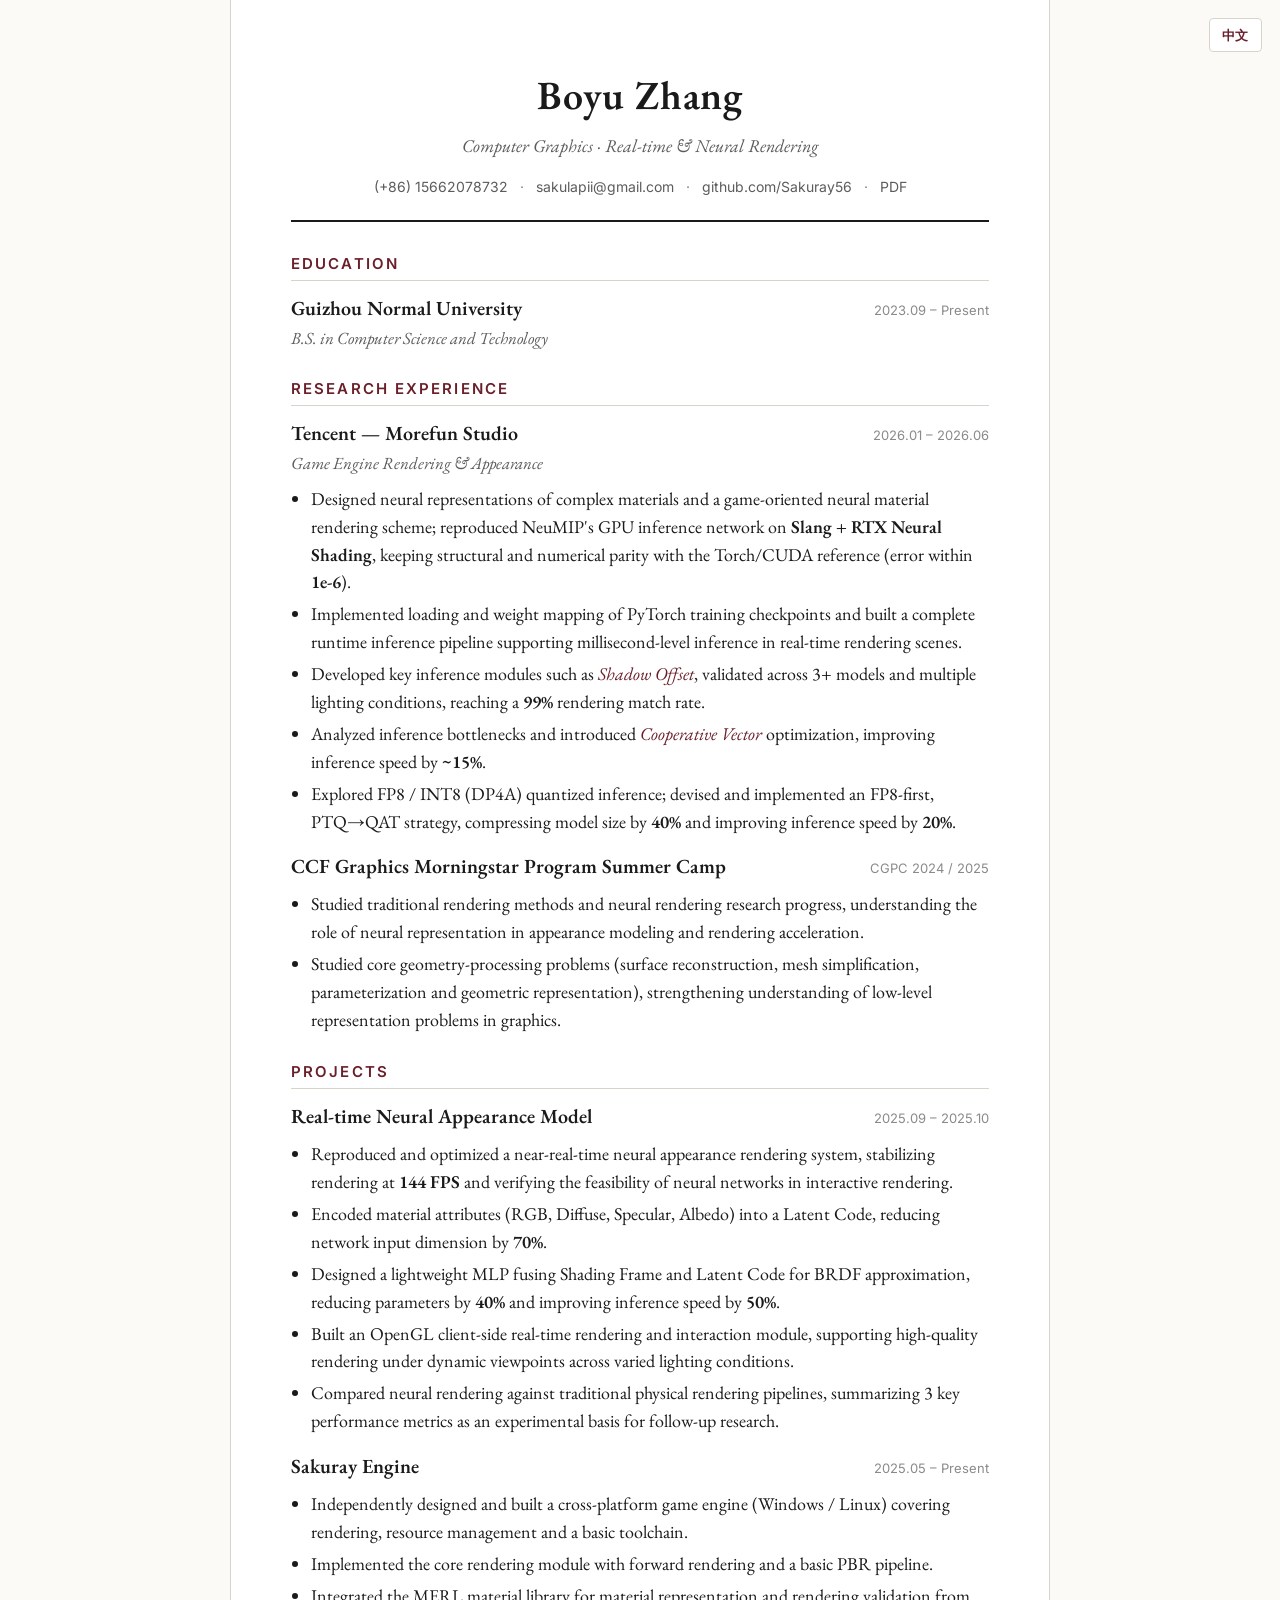
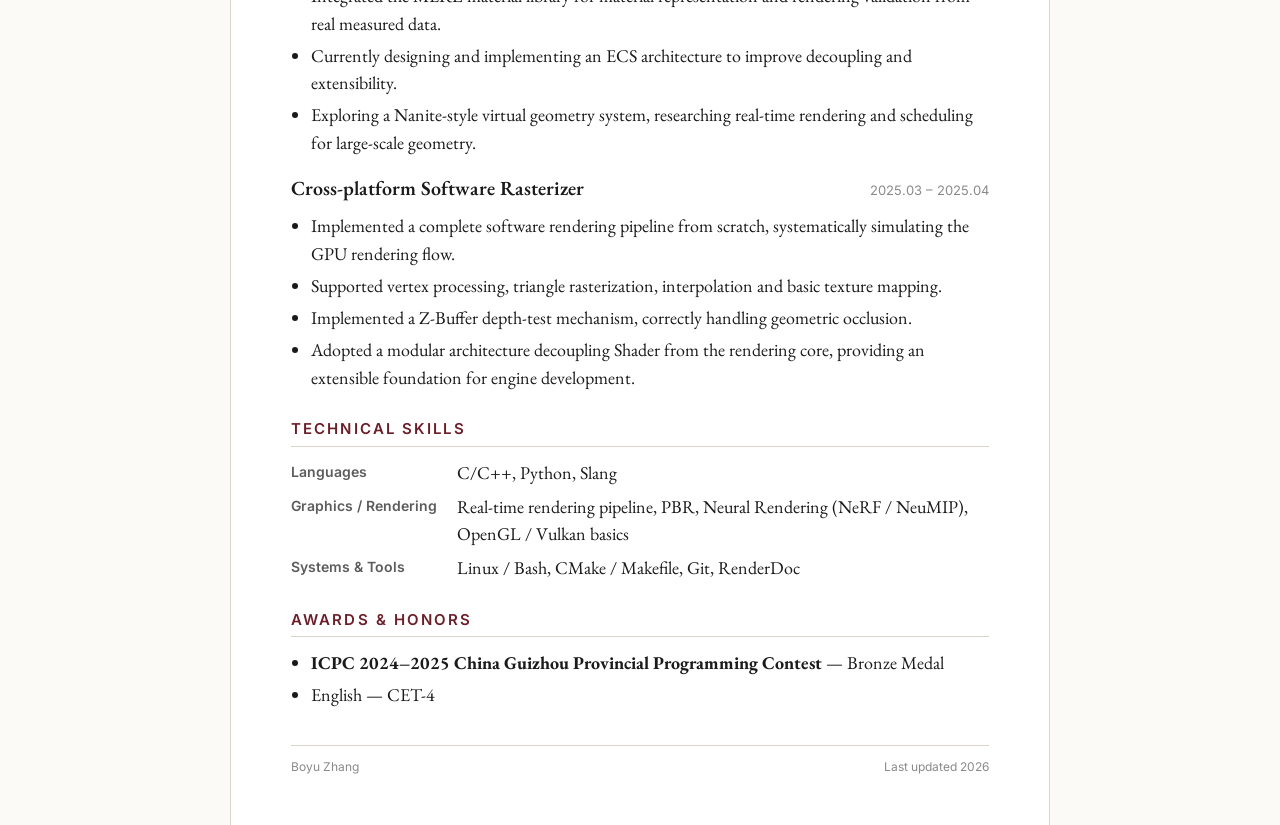
==== index.html @ 521c949a "Add academic CV site (EN default + ZH) Static HTML/CSS resume with bilingual pages and GitHub Action" ====
<!DOCTYPE html>
<html lang="en">
<head>
  <meta charset="UTF-8" />
  <meta name="viewport" content="width=device-width, initial-scale=1.0" />
  <title>Boyu Zhang — Curriculum Vitae</title>
  <meta name="description" content="Boyu Zhang — Computer Science undergraduate focusing on computer graphics, real-time and neural rendering." />
  <link rel="preconnect" href="https://fonts.googleapis.com" />
  <link rel="preconnect" href="https://fonts.gstatic.com" crossorigin />
  <link href="https://fonts.googleapis.com/css2?family=EB+Garamond:ital,wght@0,400;0,500;0,600;1,400&family=Inter:wght@400;500;600&display=swap" rel="stylesheet" />
  <link rel="stylesheet" href="style.css" />
</head>
<body>
  <div class="lang-switch">
    <a href="zh.html" title="切换到中文版">中文</a>
  </div>

  <main class="page">
    <header class="masthead">
      <h1>Boyu Zhang</h1>
      <p class="subtitle">Computer Graphics &middot; Real-time &amp; Neural Rendering</p>
      <ul class="contact">
        <li><a href="tel:+8615662078732">(+86) 15662078732</a></li>
        <li><a href="mailto:sakulapii@gmail.com">sakulapii@gmail.com</a></li>
        <li><a href="https://github.com/Sakuray56" target="_blank" rel="noopener">github.com/Sakuray56</a></li>
        <li><a href="assets/BoyuZhang.pdf" target="_blank" rel="noopener">PDF</a></li>
      </ul>
    </header>

    <section class="section">
      <h2>Education</h2>
      <div class="entry">
        <div class="entry-head">
          <span class="entry-title">Guizhou Normal University</span>
          <span class="entry-date">2023.09 &ndash; Present</span>
        </div>
        <div class="entry-sub">B.S. in Computer Science and Technology</div>
      </div>
    </section>

    <section class="section">
      <h2>Research Experience</h2>

      <div class="entry">
        <div class="entry-head">
          <span class="entry-title">Tencent &mdash; Morefun Studio</span>
          <span class="entry-date">2026.01 &ndash; 2026.06</span>
        </div>
        <div class="entry-sub">Game Engine Rendering &amp; Appearance</div>
        <ul>
          <li>Designed neural representations of complex materials and a game-oriented neural material rendering scheme; reproduced NeuMIP's GPU inference network on <strong>Slang + RTX Neural Shading</strong>, keeping structural and numerical parity with the Torch/CUDA reference (error within <strong>1e-6</strong>).</li>
          <li>Implemented loading and weight mapping of PyTorch training checkpoints and built a complete runtime inference pipeline supporting millisecond-level inference in real-time rendering scenes.</li>
          <li>Developed key inference modules such as <em>Shadow Offset</em>, validated across 3+ models and multiple lighting conditions, reaching a <strong>99%</strong> rendering match rate.</li>
          <li>Analyzed inference bottlenecks and introduced <em>Cooperative Vector</em> optimization, improving inference speed by <strong>~15%</strong>.</li>
          <li>Explored FP8 / INT8 (DP4A) quantized inference; devised and implemented an FP8-first, PTQ&rarr;QAT strategy, compressing model size by <strong>40%</strong> and improving inference speed by <strong>20%</strong>.</li>
        </ul>
      </div>

      <div class="entry">
        <div class="entry-head">
          <span class="entry-title">CCF Graphics Morningstar Program Summer Camp</span>
          <span class="entry-date">CGPC 2024 / 2025</span>
        </div>
        <ul>
          <li>Studied traditional rendering methods and neural rendering research progress, understanding the role of neural representation in appearance modeling and rendering acceleration.</li>
          <li>Studied core geometry-processing problems (surface reconstruction, mesh simplification, parameterization and geometric representation), strengthening understanding of low-level representation problems in graphics.</li>
        </ul>
      </div>
    </section>

    <section class="section">
      <h2>Projects</h2>

      <div class="entry">
        <div class="entry-head">
          <span class="entry-title">Real-time Neural Appearance Model</span>
          <span class="entry-date">2025.09 &ndash; 2025.10</span>
        </div>
        <ul>
          <li>Reproduced and optimized a near-real-time neural appearance rendering system, stabilizing rendering at <strong>144 FPS</strong> and verifying the feasibility of neural networks in interactive rendering.</li>
          <li>Encoded material attributes (RGB, Diffuse, Specular, Albedo) into a Latent Code, reducing network input dimension by <strong>70%</strong>.</li>
          <li>Designed a lightweight MLP fusing Shading Frame and Latent Code for BRDF approximation, reducing parameters by <strong>40%</strong> and improving inference speed by <strong>50%</strong>.</li>
          <li>Built an OpenGL client-side real-time rendering and interaction module, supporting high-quality rendering under dynamic viewpoints across varied lighting conditions.</li>
          <li>Compared neural rendering against traditional physical rendering pipelines, summarizing 3 key performance metrics as an experimental basis for follow-up research.</li>
        </ul>
      </div>

      <div class="entry">
        <div class="entry-head">
          <span class="entry-title">Sakuray Engine</span>
          <span class="entry-date">2025.05 &ndash; Present</span>
        </div>
        <ul>
          <li>Independently designed and built a cross-platform game engine (Windows / Linux) covering rendering, resource management and a basic toolchain.</li>
          <li>Implemented the core rendering module with forward rendering and a basic PBR pipeline.</li>
          <li>Integrated the MERL material library for material representation and rendering validation from real measured data.</li>
          <li>Currently designing and implementing an ECS architecture to improve decoupling and extensibility.</li>
          <li>Exploring a Nanite-style virtual geometry system, researching real-time rendering and scheduling for large-scale geometry.</li>
        </ul>
      </div>

      <div class="entry">
        <div class="entry-head">
          <span class="entry-title">Cross-platform Software Rasterizer</span>
          <span class="entry-date">2025.03 &ndash; 2025.04</span>
        </div>
        <ul>
          <li>Implemented a complete software rendering pipeline from scratch, systematically simulating the GPU rendering flow.</li>
          <li>Supported vertex processing, triangle rasterization, interpolation and basic texture mapping.</li>
          <li>Implemented a Z-Buffer depth-test mechanism, correctly handling geometric occlusion.</li>
          <li>Adopted a modular architecture decoupling Shader from the rendering core, providing an extensible foundation for engine development.</li>
        </ul>
      </div>
    </section>

    <section class="section">
      <h2>Technical Skills</h2>
      <dl class="skills">
        <dt>Languages</dt>
        <dd>C/C++, Python, Slang</dd>
        <dt>Graphics / Rendering</dt>
        <dd>Real-time rendering pipeline, PBR, Neural Rendering (NeRF / NeuMIP), OpenGL / Vulkan basics</dd>
        <dt>Systems &amp; Tools</dt>
        <dd>Linux / Bash, CMake / Makefile, Git, RenderDoc</dd>
      </dl>
    </section>

    <section class="section">
      <h2>Awards &amp; Honors</h2>
      <ul>
        <li><strong>ICPC 2024&ndash;2025 China Guizhou Provincial Programming Contest</strong> &mdash; Bronze Medal</li>
        <li>English &mdash; CET-4</li>
      </ul>
    </section>

    <footer class="colophon">
      <span>Boyu Zhang</span>
      <span>Last updated 2026</span>
    </footer>
  </main>
</body>
</html>
---- style.css ----
:root {
  --ink: #1a1a1a;
  --muted: #5c5c5c;
  --faint: #8a8a8a;
  --rule: #d8d4cc;
  --accent: #6b1f2a;
  --bg: #fbfaf7;
  --page: #ffffff;
  --serif: "EB Garamond", "Noto Serif SC", Georgia, "Songti SC", serif;
  --sans: "Inter", "Noto Serif SC", -apple-system, "PingFang SC", sans-serif;
  --maxw: 820px;
}

* { box-sizing: border-box; }

html { -webkit-text-size-adjust: 100%; }

body {
  margin: 0;
  background: var(--bg);
  color: var(--ink);
  font-family: var(--serif);
  font-size: 18px;
  line-height: 1.55;
}

body.lang-zh { font-family: var(--serif); }

.page {
  max-width: var(--maxw);
  margin: 0 auto;
  background: var(--page);
  padding: 64px 60px 48px;
  border: 1px solid var(--rule);
  border-top: none;
  border-bottom: none;
  min-height: 100vh;
}

/* ---- language switch ---- */
.lang-switch {
  position: fixed;
  top: 18px;
  right: 18px;
  z-index: 10;
}
.lang-switch a {
  display: inline-block;
  font-family: var(--sans);
  font-size: 13px;
  font-weight: 600;
  letter-spacing: 0.04em;
  text-decoration: none;
  color: var(--accent);
  background: var(--page);
  border: 1px solid var(--rule);
  border-radius: 4px;
  padding: 6px 12px;
  transition: background 0.15s ease, color 0.15s ease;
}
.lang-switch a:hover { background: var(--accent); color: #fff; }

/* ---- masthead ---- */
.masthead {
  text-align: center;
  padding-bottom: 22px;
  margin-bottom: 30px;
  border-bottom: 2px solid var(--ink);
}
.masthead h1 {
  margin: 0;
  font-weight: 600;
  font-size: 40px;
  letter-spacing: 0.02em;
}
.subtitle {
  margin: 6px 0 16px;
  color: var(--muted);
  font-style: italic;
  font-size: 18px;
}
.contact {
  list-style: none;
  margin: 0;
  padding: 0;
  display: flex;
  flex-wrap: wrap;
  justify-content: center;
  gap: 6px 0;
  font-family: var(--sans);
  font-size: 14px;
}
.contact li:not(:last-child)::after {
  content: "\00b7";
  color: var(--faint);
  margin: 0 12px;
}
.contact a {
  color: var(--muted);
  text-decoration: none;
}
.contact a:hover { color: var(--accent); text-decoration: underline; }

/* ---- sections ---- */
.section { margin-bottom: 26px; }
.section h2 {
  font-family: var(--sans);
  font-size: 15px;
  font-weight: 600;
  text-transform: uppercase;
  letter-spacing: 0.14em;
  color: var(--accent);
  margin: 0 0 12px;
  padding-bottom: 5px;
  border-bottom: 1px solid var(--rule);
}
body.lang-zh .section h2 {
  text-transform: none;
  letter-spacing: 0.08em;
  font-size: 17px;
}

/* ---- entries ---- */
.entry { margin-bottom: 16px; }
.entry:last-child { margin-bottom: 0; }
.entry-head {
  display: flex;
  justify-content: space-between;
  align-items: baseline;
  gap: 16px;
}
.entry-title {
  font-weight: 600;
  font-size: 20px;
}
.entry-date {
  font-family: var(--sans);
  font-size: 13px;
  color: var(--faint);
  white-space: nowrap;
}
.entry-sub {
  color: var(--muted);
  font-style: italic;
  font-size: 17px;
  margin-top: 1px;
}

.entry ul {
  margin: 8px 0 0;
  padding-left: 20px;
}
.entry li { margin: 4px 0; }

.entry strong { font-weight: 600; }
.entry em { font-style: italic; color: var(--accent); }

/* ---- skills ---- */
.skills {
  display: grid;
  grid-template-columns: max-content 1fr;
  gap: 6px 20px;
  margin: 0;
}
.skills dt {
  font-family: var(--sans);
  font-weight: 600;
  font-size: 14px;
  color: var(--muted);
  padding-top: 2px;
}
.skills dd { margin: 0; }

/* ---- generic list in awards ---- */
.section > ul {
  margin: 0;
  padding-left: 20px;
}
.section > ul li { margin: 4px 0; }

/* ---- colophon ---- */
.colophon {
  display: flex;
  justify-content: space-between;
  margin-top: 36px;
  padding-top: 12px;
  border-top: 1px solid var(--rule);
  font-family: var(--sans);
  font-size: 12px;
  color: var(--faint);
}

/* ---- responsive ---- */
@media (max-width: 640px) {
  body { font-size: 16px; }
  .page { padding: 52px 24px 36px; border: none; }
  .masthead h1 { font-size: 32px; }
  .entry-head { flex-direction: column; gap: 0; }
  .skills { grid-template-columns: 1fr; gap: 2px 0; }
  .skills dt { padding-top: 8px; }
}

/* ---- print ---- */
@media print {
  body { background: #fff; font-size: 11pt; }
  .page { border: none; padding: 0; max-width: none; }
  .lang-switch { display: none; }
  .contact a, .entry em { color: #000; }
  .section { break-inside: avoid; }
  .entry { break-inside: avoid; }
}
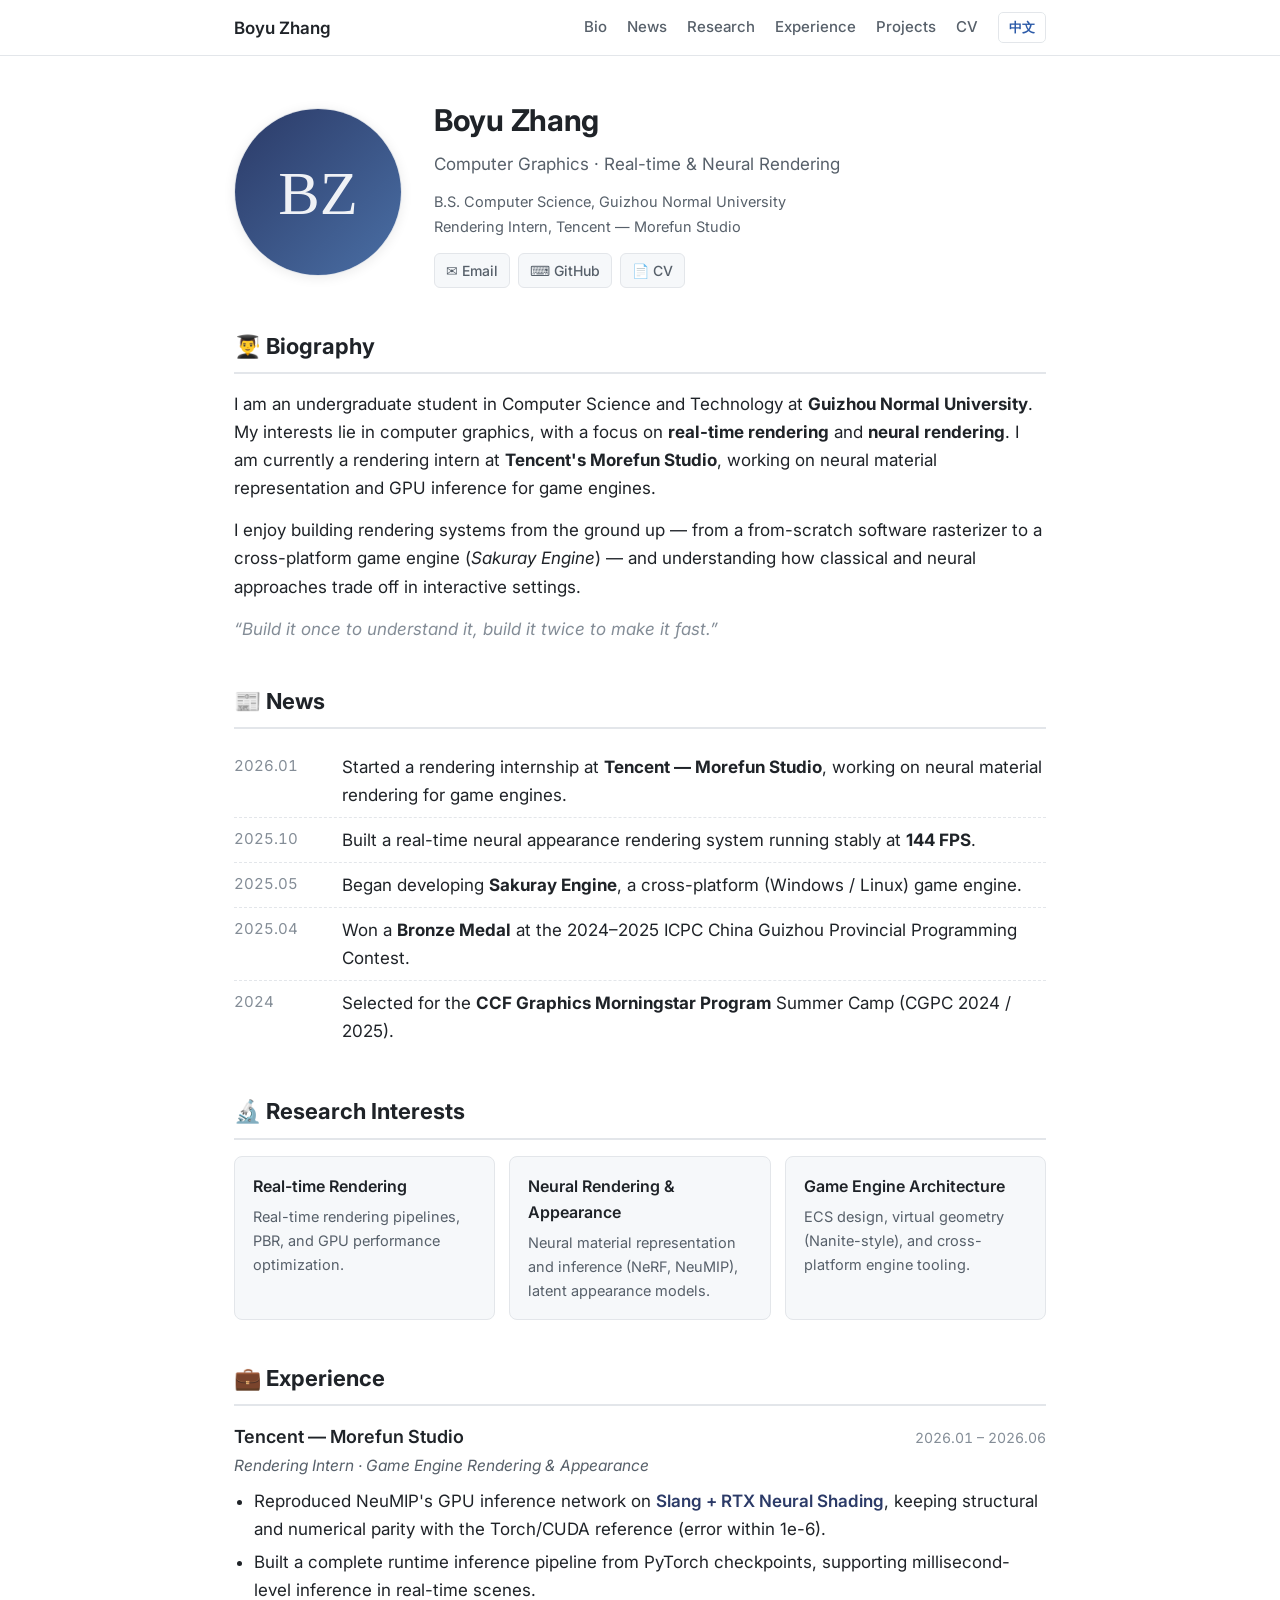
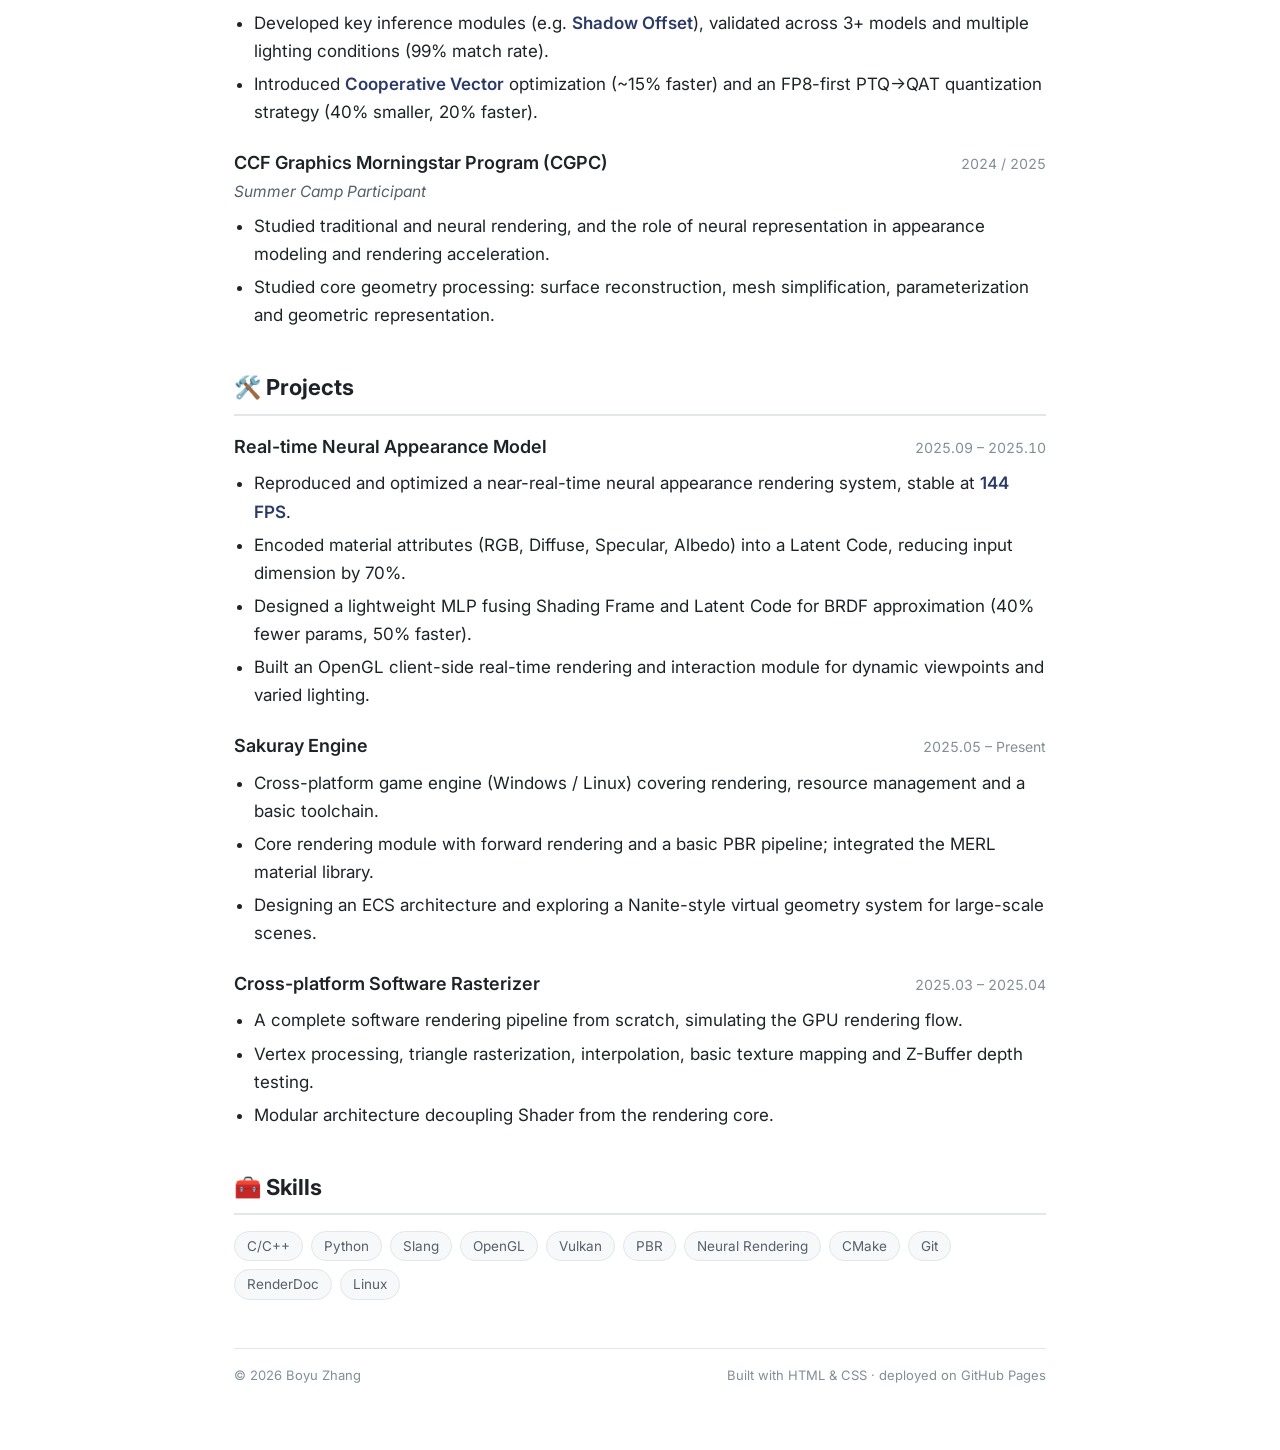
==== commit 8fb2c426: "Redesign as academic personal homepage Switch from CV layout to a researcher-style homepage: sticky " ====
--- a/index.html
+++ b/index.html
@@ -3,73 +3,123 @@
 <head>
   <meta charset="UTF-8" />
   <meta name="viewport" content="width=device-width, initial-scale=1.0" />
-  <title>Boyu Zhang — Curriculum Vitae</title>
-  <meta name="description" content="Boyu Zhang — Computer Science undergraduate focusing on computer graphics, real-time and neural rendering." />
+  <title>Boyu Zhang</title>
+  <meta name="description" content="Boyu Zhang — Computer Science undergraduate working on computer graphics, real-time rendering and neural rendering." />
   <link rel="preconnect" href="https://fonts.googleapis.com" />
   <link rel="preconnect" href="https://fonts.gstatic.com" crossorigin />
-  <link href="https://fonts.googleapis.com/css2?family=EB+Garamond:ital,wght@0,400;0,500;0,600;1,400&family=Inter:wght@400;500;600&display=swap" rel="stylesheet" />
+  <link href="https://fonts.googleapis.com/css2?family=Inter:wght@400;500;600;700&display=swap" rel="stylesheet" />
   <link rel="stylesheet" href="style.css" />
 </head>
 <body>
-  <div class="lang-switch">
-    <a href="zh.html" title="切换到中文版">中文</a>
-  </div>
+  <nav class="nav">
+    <div class="nav-inner">
+      <a href="#" class="nav-brand">Boyu Zhang</a>
+      <a href="#bio" class="nav-link">Bio</a>
+      <a href="#news" class="nav-link">News</a>
+      <a href="#research" class="nav-link">Research</a>
+      <a href="#experience" class="nav-link">Experience</a>
+      <a href="#projects" class="nav-link">Projects</a>
+      <a href="assets/BoyuZhang.pdf" class="nav-link" target="_blank" rel="noopener">CV</a>
+      <a href="zh.html" class="nav-lang" title="切换到中文">中文</a>
+    </div>
+  </nav>
 
-  <main class="page">
-    <header class="masthead">
-      <h1>Boyu Zhang</h1>
-      <p class="subtitle">Computer Graphics &middot; Real-time &amp; Neural Rendering</p>
-      <ul class="contact">
-        <li><a href="tel:+8615662078732">(+86) 15662078732</a></li>
-        <li><a href="mailto:sakulapii@gmail.com">sakulapii@gmail.com</a></li>
-        <li><a href="https://github.com/Sakuray56" target="_blank" rel="noopener">github.com/Sakuray56</a></li>
-        <li><a href="assets/BoyuZhang.pdf" target="_blank" rel="noopener">PDF</a></li>
-      </ul>
+  <div class="container">
+    <header class="profile">
+      <img class="profile-photo" src="assets/avatar.svg" alt="Boyu Zhang" />
+      <div class="profile-info">
+        <h1>Boyu Zhang</h1>
+        <p class="tagline">Computer Graphics &middot; Real-time &amp; Neural Rendering</p>
+        <ul class="affiliations">
+          <li>B.S. Computer Science, Guizhou Normal University</li>
+          <li>Rendering Intern, Tencent &mdash; Morefun Studio</li>
+        </ul>
+        <div class="socials">
+          <a href="mailto:sakulapii@gmail.com">✉ Email</a>
+          <a href="https://github.com/Sakuray56" target="_blank" rel="noopener">⌨ GitHub</a>
+          <a href="assets/BoyuZhang.pdf" target="_blank" rel="noopener">📄 CV</a>
+        </div>
+      </div>
     </header>
 
-    <section class="section">
-      <h2>Education</h2>
-      <div class="entry">
-        <div class="entry-head">
-          <span class="entry-title">Guizhou Normal University</span>
-          <span class="entry-date">2023.09 &ndash; Present</span>
+    <section id="bio" class="section">
+      <h2>👨‍🎓 Biography</h2>
+      <p>
+        I am an undergraduate student in Computer Science and Technology at
+        <strong>Guizhou Normal University</strong>. My interests lie in computer graphics,
+        with a focus on <strong>real-time rendering</strong> and <strong>neural rendering</strong>.
+        I am currently a rendering intern at <strong>Tencent's Morefun Studio</strong>,
+        working on neural material representation and GPU inference for game engines.
+      </p>
+      <p>
+        I enjoy building rendering systems from the ground up &mdash; from a from-scratch
+        software rasterizer to a cross-platform game engine (<em>Sakuray Engine</em>) &mdash;
+        and understanding how classical and neural approaches trade off in interactive settings.
+      </p>
+      <p class="quote">&ldquo;Build it once to understand it, build it twice to make it fast.&rdquo;</p>
+    </section>
+
+    <section id="news" class="section">
+      <h2>📰 News</h2>
+      <ul class="news">
+        <li><span class="date">2026.01</span><span class="what">Started a rendering internship at <strong>Tencent &mdash; Morefun Studio</strong>, working on neural material rendering for game engines.</span></li>
+        <li><span class="date">2025.10</span><span class="what">Built a real-time neural appearance rendering system running stably at <strong>144 FPS</strong>.</span></li>
+        <li><span class="date">2025.05</span><span class="what">Began developing <strong>Sakuray Engine</strong>, a cross-platform (Windows / Linux) game engine.</span></li>
+        <li><span class="date">2025.04</span><span class="what">Won a <strong>Bronze Medal</strong> at the 2024&ndash;2025 ICPC China Guizhou Provincial Programming Contest.</span></li>
+        <li><span class="date">2024</span><span class="what">Selected for the <strong>CCF Graphics Morningstar Program</strong> Summer Camp (CGPC 2024 / 2025).</span></li>
+      </ul>
+    </section>
+
+    <section id="research" class="section">
+      <h2>🔬 Research Interests</h2>
+      <div class="interests">
+        <div class="interest">
+          <h3>Real-time Rendering</h3>
+          <p>Real-time rendering pipelines, PBR, and GPU performance optimization.</p>
         </div>
-        <div class="entry-sub">B.S. in Computer Science and Technology</div>
+        <div class="interest">
+          <h3>Neural Rendering &amp; Appearance</h3>
+          <p>Neural material representation and inference (NeRF, NeuMIP), latent appearance models.</p>
+        </div>
+        <div class="interest">
+          <h3>Game Engine Architecture</h3>
+          <p>ECS design, virtual geometry (Nanite-style), and cross-platform engine tooling.</p>
+        </div>
       </div>
     </section>
 
-    <section class="section">
-      <h2>Research Experience</h2>
+    <section id="experience" class="section">
+      <h2>💼 Experience</h2>
 
       <div class="entry">
         <div class="entry-head">
           <span class="entry-title">Tencent &mdash; Morefun Studio</span>
           <span class="entry-date">2026.01 &ndash; 2026.06</span>
         </div>
-        <div class="entry-sub">Game Engine Rendering &amp; Appearance</div>
+        <div class="entry-sub">Rendering Intern &middot; Game Engine Rendering &amp; Appearance</div>
         <ul>
-          <li>Designed neural representations of complex materials and a game-oriented neural material rendering scheme; reproduced NeuMIP's GPU inference network on <strong>Slang + RTX Neural Shading</strong>, keeping structural and numerical parity with the Torch/CUDA reference (error within <strong>1e-6</strong>).</li>
-          <li>Implemented loading and weight mapping of PyTorch training checkpoints and built a complete runtime inference pipeline supporting millisecond-level inference in real-time rendering scenes.</li>
-          <li>Developed key inference modules such as <em>Shadow Offset</em>, validated across 3+ models and multiple lighting conditions, reaching a <strong>99%</strong> rendering match rate.</li>
-          <li>Analyzed inference bottlenecks and introduced <em>Cooperative Vector</em> optimization, improving inference speed by <strong>~15%</strong>.</li>
-          <li>Explored FP8 / INT8 (DP4A) quantized inference; devised and implemented an FP8-first, PTQ&rarr;QAT strategy, compressing model size by <strong>40%</strong> and improving inference speed by <strong>20%</strong>.</li>
+          <li>Reproduced NeuMIP's GPU inference network on <em>Slang + RTX Neural Shading</em>, keeping structural and numerical parity with the Torch/CUDA reference (error within 1e-6).</li>
+          <li>Built a complete runtime inference pipeline from PyTorch checkpoints, supporting millisecond-level inference in real-time scenes.</li>
+          <li>Developed key inference modules (e.g. <em>Shadow Offset</em>), validated across 3+ models and multiple lighting conditions (99% match rate).</li>
+          <li>Introduced <em>Cooperative Vector</em> optimization (~15% faster) and an FP8-first PTQ&rarr;QAT quantization strategy (40% smaller, 20% faster).</li>
         </ul>
       </div>
 
       <div class="entry">
         <div class="entry-head">
-          <span class="entry-title">CCF Graphics Morningstar Program Summer Camp</span>
-          <span class="entry-date">CGPC 2024 / 2025</span>
+          <span class="entry-title">CCF Graphics Morningstar Program (CGPC)</span>
+          <span class="entry-date">2024 / 2025</span>
         </div>
+        <div class="entry-sub">Summer Camp Participant</div>
         <ul>
-          <li>Studied traditional rendering methods and neural rendering research progress, understanding the role of neural representation in appearance modeling and rendering acceleration.</li>
-          <li>Studied core geometry-processing problems (surface reconstruction, mesh simplification, parameterization and geometric representation), strengthening understanding of low-level representation problems in graphics.</li>
+          <li>Studied traditional and neural rendering, and the role of neural representation in appearance modeling and rendering acceleration.</li>
+          <li>Studied core geometry processing: surface reconstruction, mesh simplification, parameterization and geometric representation.</li>
         </ul>
       </div>
     </section>
 
-    <section class="section">
-      <h2>Projects</h2>
+    <section id="projects" class="section">
+      <h2>🛠️ Projects</h2>
 
       <div class="entry">
         <div class="entry-head">
@@ -77,25 +127,22 @@
           <span class="entry-date">2025.09 &ndash; 2025.10</span>
         </div>
         <ul>
-          <li>Reproduced and optimized a near-real-time neural appearance rendering system, stabilizing rendering at <strong>144 FPS</strong> and verifying the feasibility of neural networks in interactive rendering.</li>
-          <li>Encoded material attributes (RGB, Diffuse, Specular, Albedo) into a Latent Code, reducing network input dimension by <strong>70%</strong>.</li>
-          <li>Designed a lightweight MLP fusing Shading Frame and Latent Code for BRDF approximation, reducing parameters by <strong>40%</strong> and improving inference speed by <strong>50%</strong>.</li>
-          <li>Built an OpenGL client-side real-time rendering and interaction module, supporting high-quality rendering under dynamic viewpoints across varied lighting conditions.</li>
-          <li>Compared neural rendering against traditional physical rendering pipelines, summarizing 3 key performance metrics as an experimental basis for follow-up research.</li>
+          <li>Reproduced and optimized a near-real-time neural appearance rendering system, stable at <em>144 FPS</em>.</li>
+          <li>Encoded material attributes (RGB, Diffuse, Specular, Albedo) into a Latent Code, reducing input dimension by 70%.</li>
+          <li>Designed a lightweight MLP fusing Shading Frame and Latent Code for BRDF approximation (40% fewer params, 50% faster).</li>
+          <li>Built an OpenGL client-side real-time rendering and interaction module for dynamic viewpoints and varied lighting.</li>
         </ul>
       </div>
 
       <div class="entry">
         <div class="entry-head">
-          <span class="entry-title">Sakuray Engine</span>
+          <span class="entry-title"><a href="https://github.com/Sakuray56" target="_blank" rel="noopener">Sakuray Engine</a></span>
           <span class="entry-date">2025.05 &ndash; Present</span>
         </div>
         <ul>
-          <li>Independently designed and built a cross-platform game engine (Windows / Linux) covering rendering, resource management and a basic toolchain.</li>
-          <li>Implemented the core rendering module with forward rendering and a basic PBR pipeline.</li>
-          <li>Integrated the MERL material library for material representation and rendering validation from real measured data.</li>
-          <li>Currently designing and implementing an ECS architecture to improve decoupling and extensibility.</li>
-          <li>Exploring a Nanite-style virtual geometry system, researching real-time rendering and scheduling for large-scale geometry.</li>
+          <li>Cross-platform game engine (Windows / Linux) covering rendering, resource management and a basic toolchain.</li>
+          <li>Core rendering module with forward rendering and a basic PBR pipeline; integrated the MERL material library.</li>
+          <li>Designing an ECS architecture and exploring a Nanite-style virtual geometry system for large-scale scenes.</li>
         </ul>
       </div>
 
@@ -105,38 +152,34 @@
           <span class="entry-date">2025.03 &ndash; 2025.04</span>
         </div>
         <ul>
-          <li>Implemented a complete software rendering pipeline from scratch, systematically simulating the GPU rendering flow.</li>
-          <li>Supported vertex processing, triangle rasterization, interpolation and basic texture mapping.</li>
-          <li>Implemented a Z-Buffer depth-test mechanism, correctly handling geometric occlusion.</li>
-          <li>Adopted a modular architecture decoupling Shader from the rendering core, providing an extensible foundation for engine development.</li>
+          <li>A complete software rendering pipeline from scratch, simulating the GPU rendering flow.</li>
+          <li>Vertex processing, triangle rasterization, interpolation, basic texture mapping and Z-Buffer depth testing.</li>
+          <li>Modular architecture decoupling Shader from the rendering core.</li>
         </ul>
       </div>
     </section>
 
-    <section class="section">
-      <h2>Technical Skills</h2>
-      <dl class="skills">
-        <dt>Languages</dt>
-        <dd>C/C++, Python, Slang</dd>
-        <dt>Graphics / Rendering</dt>
-        <dd>Real-time rendering pipeline, PBR, Neural Rendering (NeRF / NeuMIP), OpenGL / Vulkan basics</dd>
-        <dt>Systems &amp; Tools</dt>
-        <dd>Linux / Bash, CMake / Makefile, Git, RenderDoc</dd>
-      </dl>
+    <section id="skills" class="section">
+      <h2>🧰 Skills</h2>
+      <div class="tags">
+        <span class="tag">C/C++</span>
+        <span class="tag">Python</span>
+        <span class="tag">Slang</span>
+        <span class="tag">OpenGL</span>
+        <span class="tag">Vulkan</span>
+        <span class="tag">PBR</span>
+        <span class="tag">Neural Rendering</span>
+        <span class="tag">CMake</span>
+        <span class="tag">Git</span>
+        <span class="tag">RenderDoc</span>
+        <span class="tag">Linux</span>
+      </div>
     </section>
 
-    <section class="section">
-      <h2>Awards &amp; Honors</h2>
-      <ul>
-        <li><strong>ICPC 2024&ndash;2025 China Guizhou Provincial Programming Contest</strong> &mdash; Bronze Medal</li>
-        <li>English &mdash; CET-4</li>
-      </ul>
-    </section>
-
-    <footer class="colophon">
-      <span>Boyu Zhang</span>
-      <span>Last updated 2026</span>
+    <footer class="footer">
+      <span>&copy; 2026 Boyu Zhang</span>
+      <span>Built with HTML &amp; CSS &middot; deployed on GitHub Pages</span>
     </footer>
-  </main>
+  </div>
 </body>
 </html>
--- a/style.css
+++ b/style.css
@@ -1,211 +1,251 @@
 :root {
-  --ink: #1a1a1a;
-  --muted: #5c5c5c;
-  --faint: #8a8a8a;
-  --rule: #d8d4cc;
-  --accent: #6b1f2a;
-  --bg: #fbfaf7;
-  --page: #ffffff;
-  --serif: "EB Garamond", "Noto Serif SC", Georgia, "Songti SC", serif;
-  --sans: "Inter", "Noto Serif SC", -apple-system, "PingFang SC", sans-serif;
-  --maxw: 820px;
+  --ink: #1f2328;
+  --muted: #57606a;
+  --faint: #848d97;
+  --link: #2b5aa8;
+  --link-hover: #1a3f7a;
+  --rule: #e3e6ea;
+  --bg: #ffffff;
+  --card: #f6f8fa;
+  --accent: #2b3a67;
+  --sans: "Inter", -apple-system, BlinkMacSystemFont, "Segoe UI", "Noto Sans SC", "PingFang SC", "Microsoft YaHei", sans-serif;
+  --maxw: 860px;
 }
 
 * { box-sizing: border-box; }
-
-html { -webkit-text-size-adjust: 100%; }
+html { -webkit-text-size-adjust: 100%; scroll-behavior: smooth; }
 
 body {
   margin: 0;
   background: var(--bg);
   color: var(--ink);
-  font-family: var(--serif);
-  font-size: 18px;
-  line-height: 1.55;
-}
-
-body.lang-zh { font-family: var(--serif); }
-
-.page {
+  font-family: var(--sans);
+  font-size: 17px;
+  line-height: 1.65;
+}
+
+a { color: var(--link); text-decoration: none; }
+a:hover { color: var(--link-hover); text-decoration: underline; }
+
+/* ---- top nav ---- */
+.nav {
+  position: sticky;
+  top: 0;
+  z-index: 20;
+  background: rgba(255, 255, 255, 0.9);
+  backdrop-filter: saturate(160%) blur(8px);
+  border-bottom: 1px solid var(--rule);
+}
+.nav-inner {
   max-width: var(--maxw);
   margin: 0 auto;
-  background: var(--page);
-  padding: 64px 60px 48px;
-  border: 1px solid var(--rule);
-  border-top: none;
-  border-bottom: none;
-  min-height: 100vh;
-}
-
-/* ---- language switch ---- */
-.lang-switch {
-  position: fixed;
-  top: 18px;
-  right: 18px;
-  z-index: 10;
-}
-.lang-switch a {
-  display: inline-block;
-  font-family: var(--sans);
+  padding: 12px 24px;
+  display: flex;
+  align-items: center;
+  gap: 20px;
+  flex-wrap: wrap;
+}
+.nav-brand {
+  font-weight: 600;
+  color: var(--ink);
+  margin-right: auto;
+}
+.nav a.nav-link {
+  color: var(--muted);
+  font-size: 15px;
+  font-weight: 500;
+}
+.nav a.nav-link:hover { color: var(--link); text-decoration: none; }
+.nav .nav-lang {
   font-size: 13px;
   font-weight: 600;
-  letter-spacing: 0.04em;
-  text-decoration: none;
-  color: var(--accent);
-  background: var(--page);
-  border: 1px solid var(--rule);
-  border-radius: 4px;
-  padding: 6px 12px;
-  transition: background 0.15s ease, color 0.15s ease;
-}
-.lang-switch a:hover { background: var(--accent); color: #fff; }
-
-/* ---- masthead ---- */
-.masthead {
-  text-align: center;
-  padding-bottom: 22px;
-  margin-bottom: 30px;
-  border-bottom: 2px solid var(--ink);
-}
-.masthead h1 {
-  margin: 0;
-  font-weight: 600;
-  font-size: 40px;
-  letter-spacing: 0.02em;
-}
-.subtitle {
-  margin: 6px 0 16px;
-  color: var(--muted);
+  color: var(--link);
+  border: 1px solid var(--rule);
+  border-radius: 5px;
+  padding: 4px 10px;
+}
+.nav .nav-lang:hover { background: var(--link); color: #fff; text-decoration: none; }
+
+/* ---- layout ---- */
+.container {
+  max-width: var(--maxw);
+  margin: 0 auto;
+  padding: 40px 24px 64px;
+}
+
+/* ---- profile header ---- */
+.profile {
+  display: flex;
+  gap: 32px;
+  align-items: center;
+  margin-bottom: 8px;
+}
+.profile-photo {
+  flex: 0 0 auto;
+  width: 168px;
+  height: 168px;
+  border-radius: 50%;
+  object-fit: cover;
+  border: 1px solid var(--rule);
+  box-shadow: 0 2px 12px rgba(0, 0, 0, 0.08);
+}
+.profile-info h1 {
+  margin: 0 0 4px;
+  font-size: 30px;
+  font-weight: 700;
+  letter-spacing: -0.01em;
+}
+.profile-info .tagline {
+  margin: 0 0 12px;
+  color: var(--muted);
+  font-size: 17px;
+}
+.affiliations {
+  list-style: none;
+  margin: 0 0 14px;
+  padding: 0;
+  font-size: 14.5px;
+  color: var(--muted);
+}
+.affiliations li { margin: 1px 0; }
+
+.socials {
+  display: flex;
+  flex-wrap: wrap;
+  gap: 8px;
+}
+.socials a {
+  display: inline-flex;
+  align-items: center;
+  gap: 6px;
+  font-size: 14px;
+  font-weight: 500;
+  color: var(--muted);
+  background: var(--card);
+  border: 1px solid var(--rule);
+  border-radius: 6px;
+  padding: 5px 11px;
+}
+.socials a:hover { color: var(--link); border-color: var(--link); text-decoration: none; }
+
+/* ---- sections ---- */
+.section {
+  margin-top: 40px;
+  scroll-margin-top: 72px;
+}
+.section h2 {
+  font-size: 22px;
+  font-weight: 700;
+  margin: 0 0 16px;
+  padding-bottom: 8px;
+  border-bottom: 2px solid var(--rule);
+}
+.section > p { margin: 0 0 14px; }
+.section .quote {
+  margin: 4px 0 0;
+  color: var(--faint);
   font-style: italic;
-  font-size: 18px;
-}
-.contact {
+}
+
+/* ---- news ---- */
+.news {
   list-style: none;
   margin: 0;
   padding: 0;
-  display: flex;
-  flex-wrap: wrap;
-  justify-content: center;
-  gap: 6px 0;
-  font-family: var(--sans);
-  font-size: 14px;
-}
-.contact li:not(:last-child)::after {
-  content: "\00b7";
-  color: var(--faint);
-  margin: 0 12px;
-}
-.contact a {
-  color: var(--muted);
-  text-decoration: none;
-}
-.contact a:hover { color: var(--accent); text-decoration: underline; }
-
-/* ---- sections ---- */
-.section { margin-bottom: 26px; }
-.section h2 {
-  font-family: var(--sans);
+  max-height: 360px;
+  overflow-y: auto;
+}
+.news li {
+  display: flex;
+  gap: 16px;
+  padding: 8px 0;
+  border-bottom: 1px dashed var(--rule);
+}
+.news li:last-child { border-bottom: none; }
+.news .date {
+  flex: 0 0 92px;
+  color: var(--faint);
+  font-variant-numeric: tabular-nums;
   font-size: 15px;
+  padding-top: 1px;
+}
+.news .what { flex: 1; }
+
+/* ---- research interests cards ---- */
+.interests {
+  display: grid;
+  grid-template-columns: repeat(auto-fit, minmax(230px, 1fr));
+  gap: 14px;
+}
+.interest {
+  background: var(--card);
+  border: 1px solid var(--rule);
+  border-radius: 8px;
+  padding: 16px 18px;
+}
+.interest h3 {
+  margin: 0 0 6px;
+  font-size: 16px;
   font-weight: 600;
-  text-transform: uppercase;
-  letter-spacing: 0.14em;
-  color: var(--accent);
-  margin: 0 0 12px;
-  padding-bottom: 5px;
-  border-bottom: 1px solid var(--rule);
-}
-body.lang-zh .section h2 {
-  text-transform: none;
-  letter-spacing: 0.08em;
-  font-size: 17px;
-}
-
-/* ---- entries ---- */
-.entry { margin-bottom: 16px; }
+}
+.interest p { margin: 0; font-size: 14.5px; color: var(--muted); }
+
+/* ---- experience / projects entries ---- */
+.entry { margin-bottom: 22px; }
 .entry:last-child { margin-bottom: 0; }
 .entry-head {
   display: flex;
   justify-content: space-between;
   align-items: baseline;
   gap: 16px;
-}
-.entry-title {
-  font-weight: 600;
-  font-size: 20px;
-}
+  flex-wrap: wrap;
+}
+.entry-title { font-weight: 600; font-size: 18px; }
+.entry-title a { color: var(--ink); }
+.entry-title a:hover { color: var(--link); }
 .entry-date {
-  font-family: var(--sans);
+  color: var(--faint);
+  font-size: 14px;
+  white-space: nowrap;
+  font-variant-numeric: tabular-nums;
+}
+.entry-sub { color: var(--muted); font-style: italic; font-size: 15.5px; margin-top: 1px; }
+.entry ul { margin: 8px 0 0; padding-left: 20px; }
+.entry li { margin: 5px 0; }
+.entry em { font-style: normal; color: var(--accent); font-weight: 600; }
+
+/* ---- skills inline ---- */
+.tags { display: flex; flex-wrap: wrap; gap: 8px; margin-top: 4px; }
+.tag {
+  font-size: 13.5px;
+  background: var(--card);
+  border: 1px solid var(--rule);
+  border-radius: 999px;
+  padding: 3px 12px;
+  color: var(--muted);
+}
+
+/* ---- footer ---- */
+.footer {
+  margin-top: 48px;
+  padding-top: 16px;
+  border-top: 1px solid var(--rule);
   font-size: 13px;
   color: var(--faint);
-  white-space: nowrap;
-}
-.entry-sub {
-  color: var(--muted);
-  font-style: italic;
-  font-size: 17px;
-  margin-top: 1px;
-}
-
-.entry ul {
-  margin: 8px 0 0;
-  padding-left: 20px;
-}
-.entry li { margin: 4px 0; }
-
-.entry strong { font-weight: 600; }
-.entry em { font-style: italic; color: var(--accent); }
-
-/* ---- skills ---- */
-.skills {
-  display: grid;
-  grid-template-columns: max-content 1fr;
-  gap: 6px 20px;
-  margin: 0;
-}
-.skills dt {
-  font-family: var(--sans);
-  font-weight: 600;
-  font-size: 14px;
-  color: var(--muted);
-  padding-top: 2px;
-}
-.skills dd { margin: 0; }
-
-/* ---- generic list in awards ---- */
-.section > ul {
-  margin: 0;
-  padding-left: 20px;
-}
-.section > ul li { margin: 4px 0; }
-
-/* ---- colophon ---- */
-.colophon {
   display: flex;
   justify-content: space-between;
-  margin-top: 36px;
-  padding-top: 12px;
-  border-top: 1px solid var(--rule);
-  font-family: var(--sans);
-  font-size: 12px;
-  color: var(--faint);
+  flex-wrap: wrap;
+  gap: 8px;
 }
 
 /* ---- responsive ---- */
 @media (max-width: 640px) {
   body { font-size: 16px; }
-  .page { padding: 52px 24px 36px; border: none; }
-  .masthead h1 { font-size: 32px; }
-  .entry-head { flex-direction: column; gap: 0; }
-  .skills { grid-template-columns: 1fr; gap: 2px 0; }
-  .skills dt { padding-top: 8px; }
-}
-
-/* ---- print ---- */
-@media print {
-  body { background: #fff; font-size: 11pt; }
-  .page { border: none; padding: 0; max-width: none; }
-  .lang-switch { display: none; }
-  .contact a, .entry em { color: #000; }
-  .section { break-inside: avoid; }
-  .entry { break-inside: avoid; }
-}
+  .profile { flex-direction: column; text-align: center; gap: 18px; }
+  .profile-photo { width: 140px; height: 140px; }
+  .socials { justify-content: center; }
+  .affiliations { text-align: center; }
+  .nav-brand { margin-right: 0; }
+  .nav-inner { gap: 12px; }
+  .entry-head { flex-direction: column; gap: 2px; }
+}
